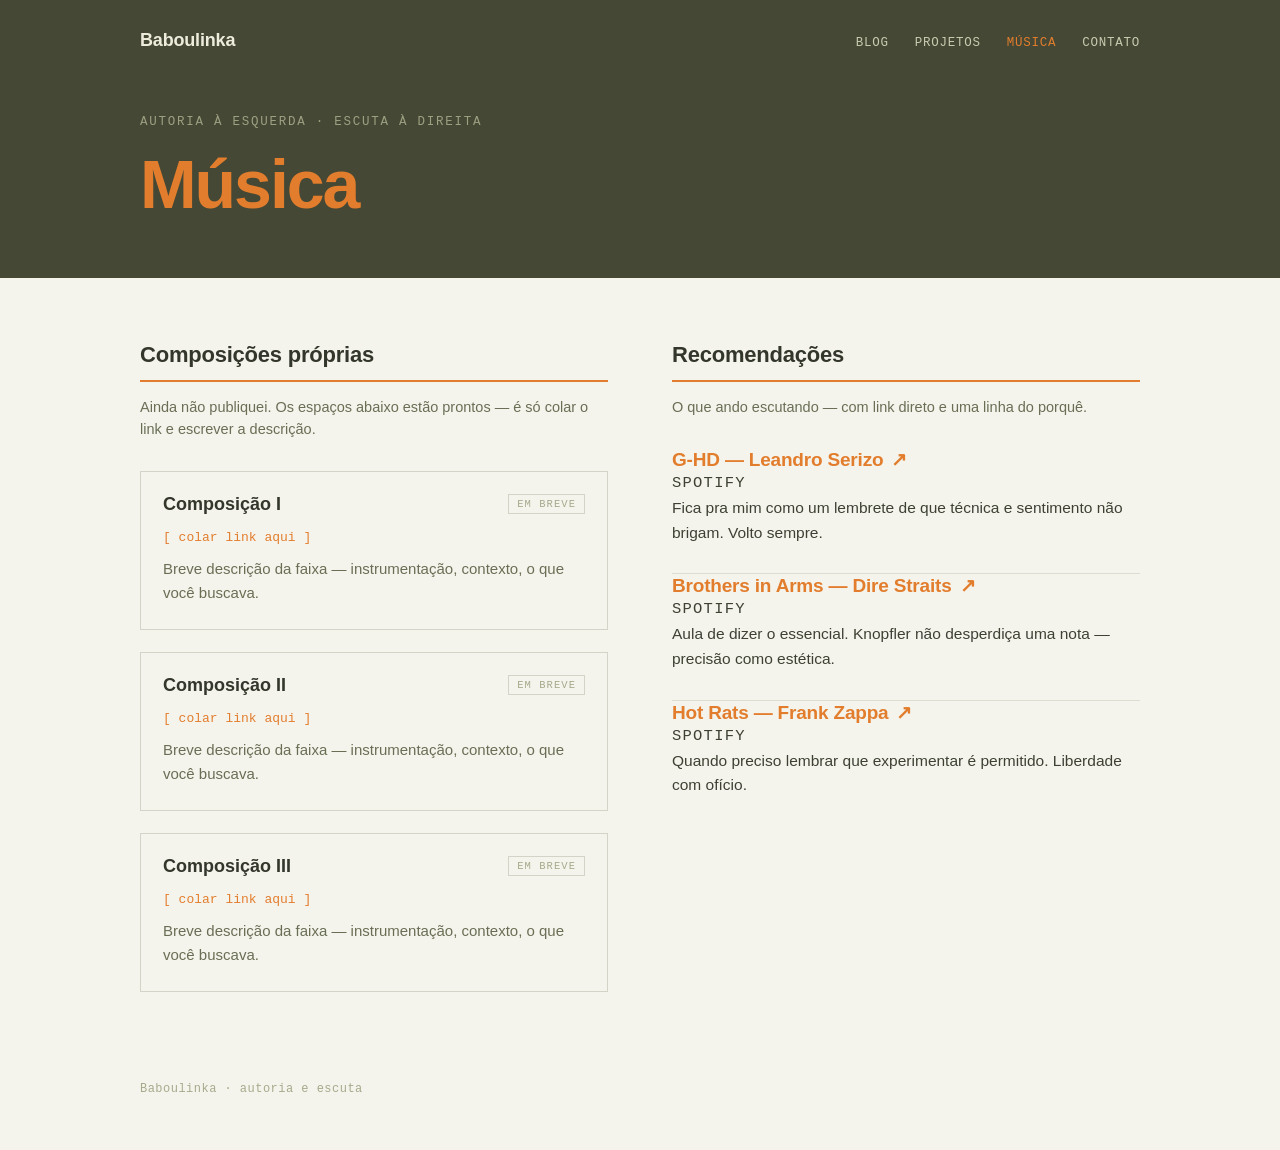
==== musica.html @ 9a80c541 "primeiro commit" ====
<!DOCTYPE html>
<html lang="pt-BR">
<head>
  <meta charset="utf-8">
  <meta name="viewport" content="width=device-width, initial-scale=1">
  <title>Música · Baboulinka</title>
  <link rel="stylesheet" href="style.css">
</head>
<body>

  <section class="hero">
    <div class="hero-inner">
      <div class="topbar">
        <a href="index.html" class="brand">Baboulinka</a>
        <nav class="nav">
          <a href="blog.html">Blog</a>
          <a href="projetos.html">Projetos</a>
          <a href="musica.html" class="active">Música</a>
          <a href="contato.html">Contato</a>
        </nav>
      </div>
      <div class="page-head">
        <p class="kicker">Autoria à esquerda · escuta à direita</p>
        <h1 class="page-title">Música</h1>
      </div>
    </div>
  </section>

  <main class="wrap">
    <div class="cols">

      <!-- ============ COLUNA ESQUERDA: COMPOSIÇÕES PRÓPRIAS ============
           Quando publicar, troque href="#" pelo link e edite a descrição. -->
      <section>
        <div class="col-head"><h2>Composições próprias</h2></div>
        <p class="col-intro">Ainda não publiquei. Os espaços abaixo estão prontos — é só colar o link e escrever a descrição.</p>

        <div class="stack">

          <article class="track">
            <div class="track-head">
              <h3>Composição I</h3>
              <span class="badge">Em breve</span>
            </div>
            <a href="#" class="link">[ colar link aqui ]</a>
            <p>Breve descrição da faixa — instrumentação, contexto, o que você buscava.</p>
          </article>

          <article class="track">
            <div class="track-head">
              <h3>Composição II</h3>
              <span class="badge">Em breve</span>
            </div>
            <a href="#" class="link">[ colar link aqui ]</a>
            <p>Breve descrição da faixa — instrumentação, contexto, o que você buscava.</p>
          </article>

          <article class="track">
            <div class="track-head">
              <h3>Composição III</h3>
              <span class="badge">Em breve</span>
            </div>
            <a href="#" class="link">[ colar link aqui ]</a>
            <p>Breve descrição da faixa — instrumentação, contexto, o que você buscava.</p>
          </article>

        </div>
      </section>

      <!-- ============ COLUNA DIREITA: RECOMENDAÇÕES ============
           Cada recomendação: link direto + uma linha do porquê. -->
      <section>
        <div class="col-head"><h2>Recomendações</h2></div>
        <p class="col-intro">O que ando escutando — com link direto e uma linha do porquê.</p>

        <div class="stack">

          <article class="rec">
            <a class="rec-title" href="https://open.spotify.com/search/G-HD%20Leandro%20Serizo" target="_blank" rel="noopener">G-HD — Leandro Serizo <span>↗</span></a>
            <p class="rec-src">Spotify</p>
            <p>Fica pra mim como um lembrete de que técnica e sentimento não brigam. Volto sempre.</p>
          </article>

          <article class="rec">
            <a class="rec-title" href="https://open.spotify.com/search/Brothers%20in%20Arms%20Dire%20Straits" target="_blank" rel="noopener">Brothers in Arms — Dire Straits <span>↗</span></a>
            <p class="rec-src">Spotify</p>
            <p>Aula de dizer o essencial. Knopfler não desperdiça uma nota — precisão como estética.</p>
          </article>

          <article class="rec">
            <a class="rec-title" href="https://open.spotify.com/search/Hot%20Rats%20Frank%20Zappa" target="_blank" rel="noopener">Hot Rats — Frank Zappa <span>↗</span></a>
            <p class="rec-src">Spotify</p>
            <p>Quando preciso lembrar que experimentar é permitido. Liberdade com ofício.</p>
          </article>

        </div>
      </section>

    </div>
  </main>

  <footer class="footer">
    Baboulinka · autoria e escuta
  </footer>

</body>
</html>
---- style.css ----
/* =============================================================
   Baboulinka — folha de estilo
   Base: verde azeitona · Destaque: laranja mexerica
   Você raramente precisa mexer aqui. Para trocar textos, use os
   arquivos .html; para o blog e projetos, use posts.js / projetos-data.js.
   ============================================================= */

:root{
  --bg:        #F5F4EC;   /* marfim quente (fundo)            */
  --panel:     #EFEEE2;   /* cartões                          */
  --panel-2:   #E9E7D6;   /* cartão hover                     */
  --ink:       #33362B;   /* texto principal (oliva escuro)   */
  --ink-soft:  #3d4033;   /* texto de leitura                 */
  --olive:     #454834;   /* VERDE AZEITONA (faixa do topo)   */
  --olive-mid: #5C6047;   /* oliva médio                      */
  --muted:     #6a6e55;   /* texto secundário                 */
  --faint:     #a7a98c;   /* meta / legendas                  */
  --cream:     #EDECDD;   /* texto sobre o verde              */
  --cream-dim: #c9cbb0;   /* nav sobre o verde                */
  --tang:      #E27D2D;   /* LARANJA MEXERICA (destaque)      */
  --tang-deep: #C96A1D;   /* laranja hover                    */
  --line:      rgba(92,96,71,0.16);
  --line-2:    rgba(92,96,71,0.22);
  --sans: 'Helvetica Neue', Helvetica, Arial, sans-serif;
  --mono: ui-monospace, SFMono-Regular, Menlo, 'Roboto Mono', monospace;
}

*{ box-sizing:border-box; }
html{ -webkit-text-size-adjust:100%; }
body{
  margin:0;
  background:var(--bg);
  color:var(--ink);
  font-family:var(--sans);
  -webkit-font-smoothing:antialiased;
}
::selection{ background:var(--tang); color:var(--bg); }
a{ color:inherit; }

/* ---------- faixa verde azeitona (topo de todas as páginas) ---------- */
.hero{ background:var(--olive); color:var(--cream); }
.hero-inner{ max-width:1080px; margin:0 auto; padding:0 40px; }

.topbar{
  display:flex; justify-content:space-between; align-items:baseline;
  gap:20px; padding:30px 0 0; flex-wrap:wrap;
}
.brand{
  font-size:18px; font-weight:700; letter-spacing:-0.01em;
  color:var(--cream); text-decoration:none;
}
.nav{ display:flex; gap:26px; flex-wrap:wrap; }
.nav a{
  font-family:var(--mono); font-size:12.5px; letter-spacing:0.06em;
  text-transform:uppercase; color:var(--cream-dim); text-decoration:none;
  transition:color .15s ease;
}
.nav a:hover{ color:var(--tang); }
.nav a.active{ color:var(--tang); }

/* topbar simplificada usada na home (só contato) */
.topbar .link-contato{
  font-family:var(--mono); font-size:12px; letter-spacing:0.06em;
  text-transform:uppercase; color:var(--cream-dim); text-decoration:none;
}
.topbar .link-contato:hover{ color:var(--tang); }

/* cabeçalho de página dentro da faixa verde */
.page-head{ padding:64px 0 60px; }
.kicker{
  font-family:var(--mono); font-size:12.5px; letter-spacing:0.14em;
  text-transform:uppercase; color:#9ea082; margin:0 0 22px;
}
.page-title{
  font-size:clamp(40px,7vw,68px); line-height:0.98; font-weight:700;
  letter-spacing:-0.03em; color:var(--tang); margin:0;
}
.page-sub{
  font-size:clamp(16px,2vw,19px); line-height:1.5; color:#d9d8c6;
  max-width:52ch; margin:20px 0 0;
}

/* ---------- home (faixa alta) ---------- */
.home-hero{ padding:11vh 0 12vh; }
.home-kicker{
  font-family:var(--mono); font-size:12.5px; letter-spacing:0.16em;
  text-transform:uppercase; color:#9ea082; margin:0 0 26px;
}
.home-title{
  font-size:clamp(60px,13vw,150px); line-height:0.9; font-weight:700;
  letter-spacing:-0.04em; color:var(--tang); margin:0 0 34px;
}
.home-bio{
  font-size:clamp(20px,2.6vw,27px); line-height:1.5; max-width:40ch;
  color:#e3e2d2; margin:0;
}
.home-bio .accent{ color:var(--tang); }

.home-cards{
  max-width:1080px; margin:0 auto; padding:0 40px;
}
.home-cards-grid{
  display:grid; grid-template-columns:repeat(3,1fr); gap:1px;
  background:var(--line-2); transform:translateY(-46px);
  box-shadow:0 24px 60px -34px rgba(52,55,43,0.5);
}
.home-card{
  display:flex; flex-direction:column; background:var(--panel);
  padding:34px 30px 30px; text-decoration:none; color:inherit;
  min-height:230px; transition:background .18s ease;
}
.home-card:hover{ background:var(--panel-2); }
.home-card-top{ display:flex; justify-content:space-between; align-items:center; }
.home-card-num{ font-family:var(--mono); font-size:13px; color:var(--faint); }
.home-card-arrow{ font-size:20px; color:var(--tang); }
.home-card h2{
  font-size:32px; font-weight:600; letter-spacing:-0.015em;
  color:var(--tang); margin:44px 0 10px;
}
.home-card p{ font-size:15.5px; line-height:1.5; color:var(--muted); margin:0; }

/* ---------- containers de conteúdo ---------- */
.wrap{ max-width:1080px; margin:0 auto; padding:64px 40px 90px; }
.wrap-narrow{ max-width:680px; margin:0 auto; padding:64px 40px 90px; }

.footer{
  max-width:1080px; margin:0 auto; padding:0 40px 56px;
  font-family:var(--mono); font-size:12px; letter-spacing:0.04em; color:var(--faint);
}
.footer-narrow{ max-width:680px; }
.footer span{ color:var(--olive-mid); }

/* ---------- blog ---------- */
.post{ padding:0 0 46px; margin-bottom:46px; border-bottom:1px solid var(--line); }
.post:last-child{ border-bottom:none; }
.pin{ display:flex; align-items:center; gap:10px; margin-bottom:16px; }
.pin i{ display:inline-block; height:2px; width:26px; background:var(--tang); }
.pin span{
  font-family:var(--mono); font-size:11.5px; letter-spacing:0.12em;
  text-transform:uppercase; color:var(--tang);
}
.post-date{
  font-family:var(--mono); font-size:12.5px; letter-spacing:0.04em;
  color:var(--faint); margin:0 0 10px;
}
.post-title{
  font-size:clamp(24px,3.6vw,31px); font-weight:600; letter-spacing:-0.02em;
  color:var(--tang); margin:0 0 18px; line-height:1.15;
}
.post-body p{
  font-size:18px; line-height:1.66; color:var(--ink-soft);
  margin:0 0 16px; text-wrap:pretty;
}
.readmore{
  margin-top:6px; background:none; border:none; padding:0; cursor:pointer;
  font-family:var(--mono); font-size:13px; letter-spacing:0.04em; color:var(--tang);
}
.readmore:hover{ color:var(--tang-deep); }

/* ---------- projetos ---------- */
.grid{
  display:grid; grid-template-columns:repeat(auto-fill,minmax(300px,1fr));
  gap:40px 34px;
}
.thumb{
  aspect-ratio:4/3; border:1px solid var(--line-2); overflow:hidden; background:#EDECE2;
}
.thumb img{ width:100%; height:100%; object-fit:cover; display:block; }
.thumb-empty{
  width:100%; height:100%; display:flex; align-items:center; justify-content:center;
  background-image:repeating-linear-gradient(-45deg,#E7E6D8,#E7E6D8 9px,#EEEDE3 9px,#EEEDE3 18px);
}
.thumb-empty span{
  font-family:var(--mono); font-size:11px; letter-spacing:0.08em;
  color:#9a9c7f; background:var(--bg); padding:5px 10px;
}
.card-head{
  display:flex; justify-content:space-between; align-items:baseline;
  gap:12px; margin-top:16px;
}
.card-title{ font-size:19px; font-weight:600; letter-spacing:-0.01em; color:var(--tang); margin:0; }
.card-year{ font-family:var(--mono); font-size:12px; color:var(--faint); flex:0 0 auto; }
.card-cap{ font-family:var(--mono); font-size:12.5px; line-height:1.55; color:var(--muted); margin:7px 0 0; }

/* ---------- música ---------- */
.cols{ display:grid; grid-template-columns:repeat(auto-fit,minmax(320px,1fr)); gap:56px 64px; }
.col-head{
  display:flex; align-items:baseline; gap:12px;
  border-bottom:2px solid var(--tang); padding-bottom:12px; margin-bottom:6px;
}
.col-head h2{ font-size:22px; font-weight:700; letter-spacing:-0.01em; color:var(--ink); margin:0; }
.col-intro{ font-size:14.5px; line-height:1.55; color:var(--muted); margin:14px 0 30px; }
.stack{ display:flex; flex-direction:column; }

.track{ border:1px solid var(--line-2); padding:22px 22px 24px; }
.stack .track + .track{ margin-top:22px; }
.track-head{ display:flex; justify-content:space-between; align-items:center; margin-bottom:12px; }
.track-head h3{ font-size:18px; font-weight:600; color:var(--ink); margin:0; }
.badge{
  font-family:var(--mono); font-size:10.5px; letter-spacing:0.1em; text-transform:uppercase;
  color:var(--faint); border:1px solid var(--line-2); padding:3px 8px;
}
.track a.link{
  display:inline-block; font-family:var(--mono); font-size:13px;
  color:var(--tang); text-decoration:none; margin-bottom:12px;
}
.track a.link:hover{ text-decoration:underline; }
.track p{ font-size:15px; line-height:1.6; color:var(--muted); margin:0; }

.rec{ padding-bottom:28px; border-bottom:1px solid var(--line); }
.stack .rec:last-child{ padding-bottom:0; border-bottom:none; }
.rec-title{
  display:inline-flex; align-items:baseline; gap:8px; font-size:19px; font-weight:600;
  letter-spacing:-0.01em; color:var(--tang); text-decoration:none;
}
.rec-title:hover{ text-decoration:underline; }
.rec-src{
  font-family:var(--mono); font-size:11px; letter-spacing:0.08em; text-transform:uppercase;
  color:var(--faint); margin:6px 0 12px;
}
.rec p{ font-size:15.5px; line-height:1.6; color:var(--ink-soft); margin:0; }

/* ---------- contato ---------- */
.contato-wrap{ max-width:760px; margin:0 auto; padding:12vh 40px; }
.contato-lead{
  font-size:clamp(34px,5.4vw,50px); font-weight:700; letter-spacing:-0.025em;
  color:var(--ink); line-height:1.1; margin:0 0 48px; max-width:20ch;
}
.contato-list{ display:flex; flex-direction:column; gap:34px; }
.contato-label{
  font-family:var(--mono); font-size:11.5px; letter-spacing:0.1em; text-transform:uppercase;
  color:var(--faint); margin:0 0 8px;
}
.contato-link{
  font-size:clamp(24px,3.4vw,32px); font-weight:600; letter-spacing:-0.015em;
  color:var(--tang); text-decoration:none;
}
.contato-link:hover{ text-decoration:underline; }
.contato-rule{ height:1px; background:var(--line-2); }
.contato-note{ font-size:14px; line-height:1.6; color:#9a9c7f; margin:52px 0 0; max-width:52ch; }
.contato-note code{ font-family:var(--mono); color:var(--olive-mid); }

/* ---------- responsivo ---------- */
@media (max-width:720px){
  .home-cards-grid{ grid-template-columns:1fr; transform:translateY(-30px); }
  .hero-inner, .wrap, .wrap-narrow, .home-cards, .footer, .contato-wrap{ padding-left:24px; padding-right:24px; }
  .page-head{ padding:48px 0 44px; }
}
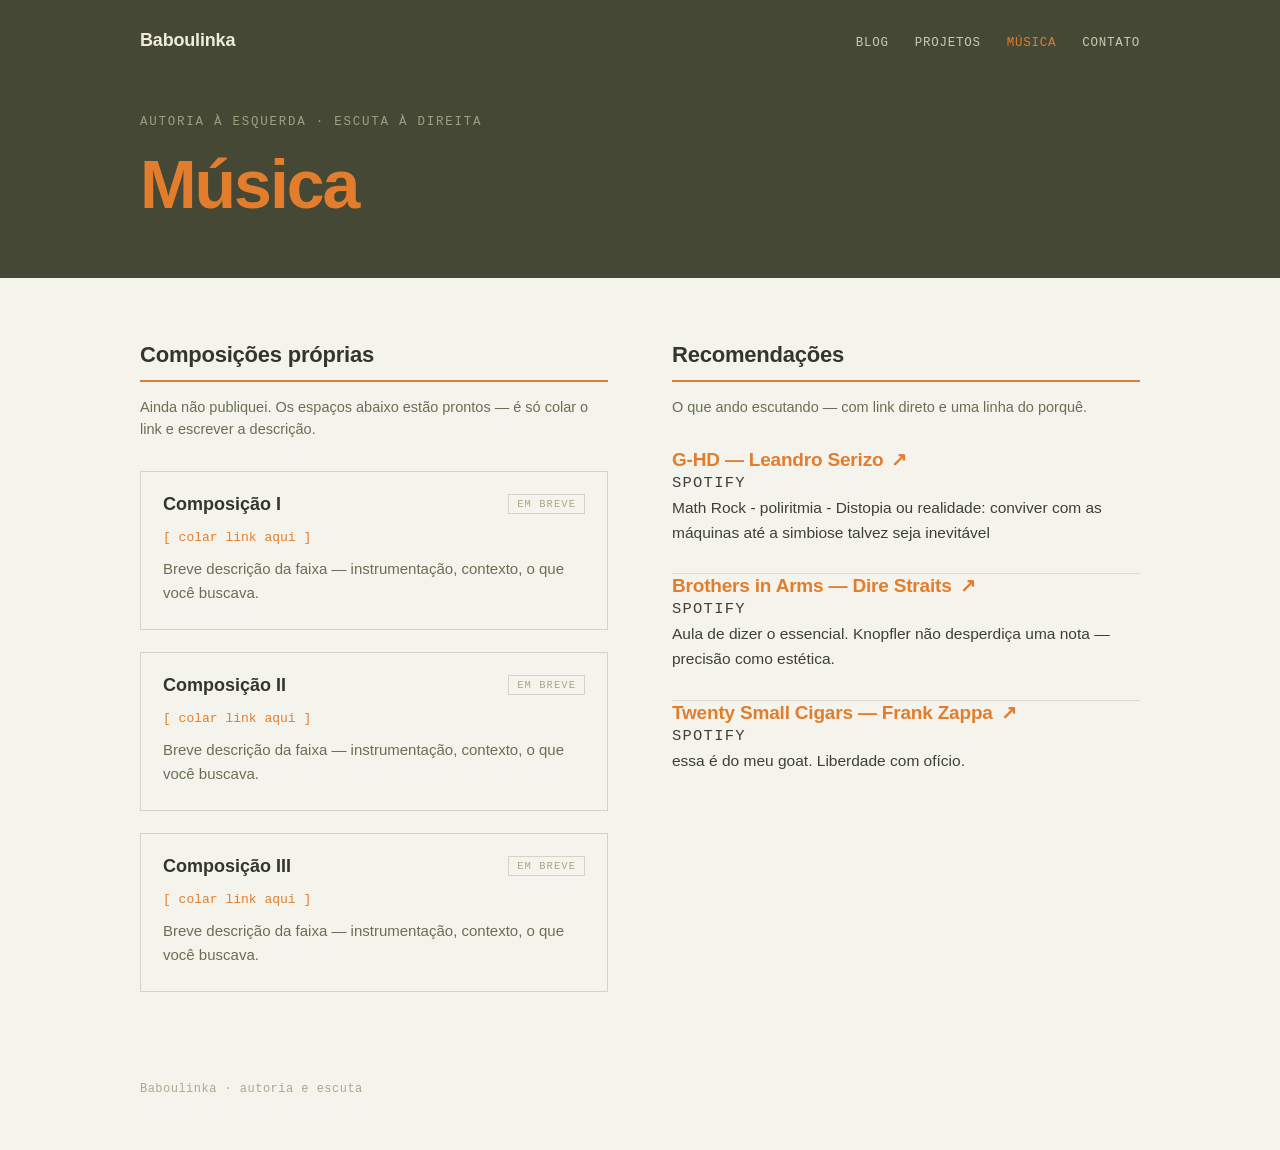
==== commit 0bad8235: "Update musica.html" ====
--- a/musica.html
+++ b/musica.html
@@ -78,7 +78,7 @@
           <article class="rec">
             <a class="rec-title" href="https://open.spotify.com/search/G-HD%20Leandro%20Serizo" target="_blank" rel="noopener">G-HD — Leandro Serizo <span>↗</span></a>
             <p class="rec-src">Spotify</p>
-            <p>Fica pra mim como um lembrete de que técnica e sentimento não brigam. Volto sempre.</p>
+            <p>Math Rock - poliritmia - Distopia ou realidade: conviver com as máquinas até a simbiose talvez seja inevitável</p>
           </article>
 
           <article class="rec">
@@ -88,9 +88,9 @@
           </article>
 
           <article class="rec">
-            <a class="rec-title" href="https://open.spotify.com/search/Hot%20Rats%20Frank%20Zappa" target="_blank" rel="noopener">Hot Rats — Frank Zappa <span>↗</span></a>
+            <a class="rec-title" href="https://open.spotify.com/intl-pt/track/5Xr5fQfGrNb02xCiwFatDv?si=a8dd6512375e4c93">Twenty Small Cigars — Frank Zappa <span>↗</span></a>
             <p class="rec-src">Spotify</p>
-            <p>Quando preciso lembrar que experimentar é permitido. Liberdade com ofício.</p>
+            <p>essa é do meu goat. Liberdade com ofício.</p>
           </article>
 
         </div>
